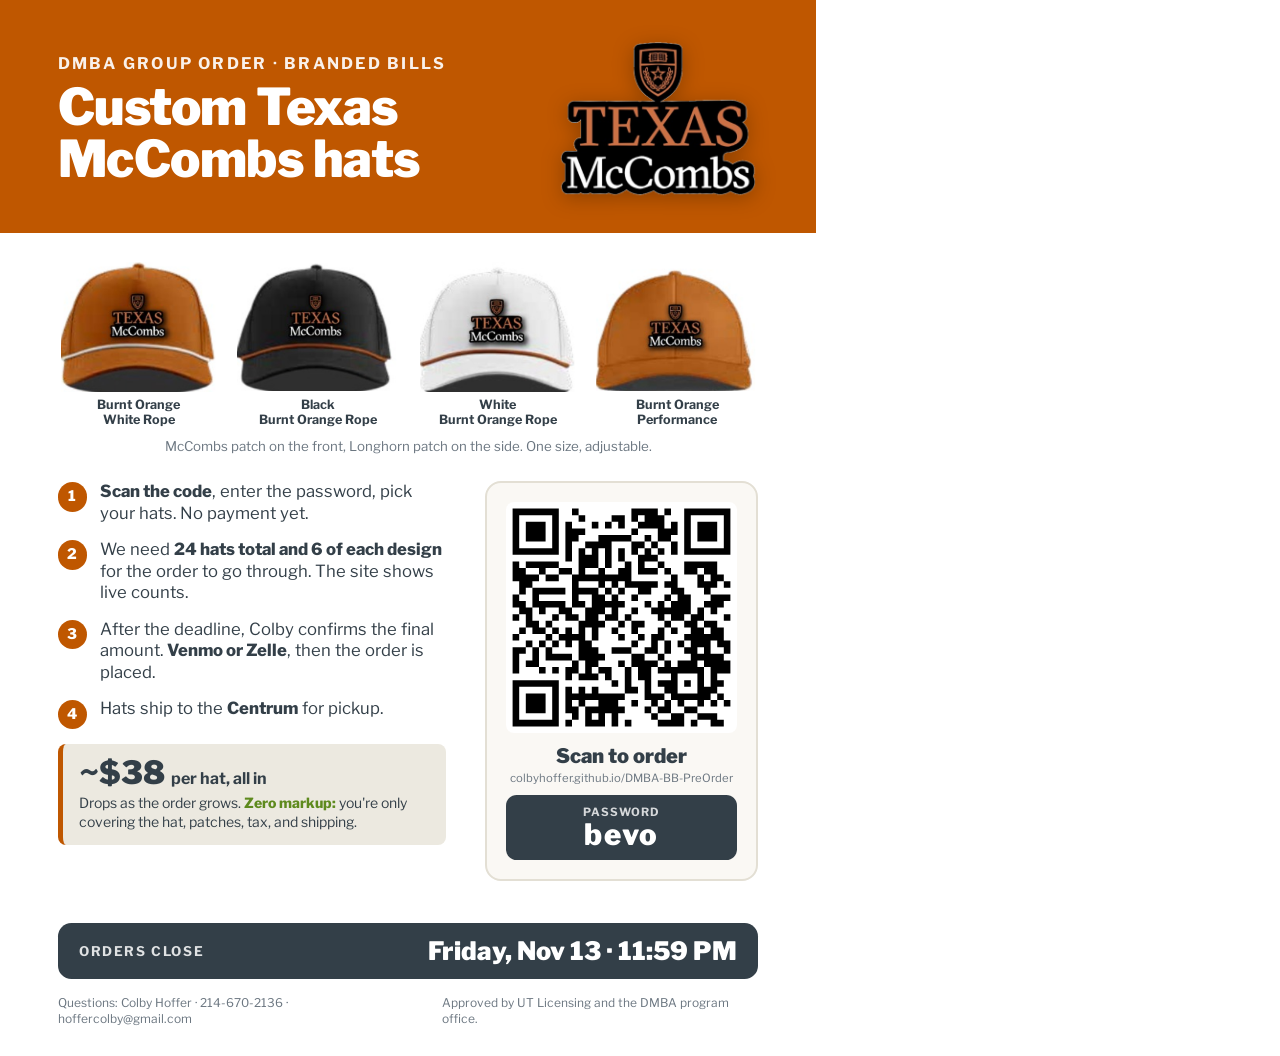
==== flyer/flyer.html @ 7e2a6f83 "Add printable announcement flyer with QR code Co-Authored-By: Claude Fable 5.1 <noreply@anthropic.co" ====
<!doctype html>
<html lang="en">
<head>
<meta charset="utf-8">
<title>McCombs Hat Order Flyer</title>
<link href="https://fonts.googleapis.com/css2?family=Libre+Franklin:wght@500;700;800;900&display=swap" rel="stylesheet">
<style>
  @page { size: letter; margin: 0; }
  :root {
    --orange: #BF5700; --orange-dark: #A34A00; --charcoal: #333F48; --cream: #FAF8F4;
    --limestone: #ECE9E0; --green: #5E8A1E; --border: #E3DFD4;
  }
  * { box-sizing: border-box; }
  html, body { margin: 0; padding: 0; }
  body { font-family: 'Libre Franklin', Helvetica, Arial, sans-serif; color: var(--charcoal); background: #fff; -webkit-print-color-adjust: exact; print-color-adjust: exact; }
  .page { width: 8.5in; height: 11in; position: relative; overflow: hidden; display: flex; flex-direction: column; }

  .band { background: var(--orange); color: #fff; padding: 0.42in 0.6in 0.36in; display: flex; align-items: center; justify-content: space-between; gap: 0.3in; }
  .band .kicker { text-transform: uppercase; letter-spacing: 0.14em; font-weight: 700; font-size: 12pt; opacity: 0.92; margin: 0 0 6pt; }
  .band h1 { margin: 0; font-size: 38pt; line-height: 1.02; font-weight: 900; letter-spacing: -0.01em; }
  .band .logo { width: 2.1in; flex-shrink: 0; filter: drop-shadow(0 4px 10px rgba(0,0,0,0.25)); }

  .hats { display: grid; grid-template-columns: repeat(4, 1fr); gap: 0.18in; padding: 0.3in 0.6in 0; }
  .hat { text-align: center; }
  .hat img { width: 100%; height: 1.35in; object-fit: contain; display: block; }
  .hat span { display: block; font-size: 9.5pt; font-weight: 700; margin-top: 4pt; line-height: 1.2; }
  .hats-note { text-align: center; font-size: 10pt; color: #6B7680; margin: 8pt 0.6in 0; }

  .body { display: grid; grid-template-columns: 1fr 2.85in; gap: 0.4in; padding: 0.28in 0.6in 0; flex: 1; align-items: start; }
  .facts { list-style: none; margin: 0; padding: 0; }
  .facts li { display: flex; gap: 10pt; align-items: flex-start; margin-bottom: 11pt; font-size: 12.5pt; line-height: 1.3; }
  .facts .n { flex-shrink: 0; width: 22pt; height: 22pt; border-radius: 50%; background: var(--orange); color: #fff; font-weight: 800; font-size: 11pt; display: grid; place-items: center; margin-top: 1pt; }
  .facts strong { font-weight: 800; }
  .price { margin-top: 6pt; background: var(--limestone); border-left: 5px solid var(--orange); border-radius: 6pt; padding: 10pt 12pt; }
  .price .big { font-size: 24pt; font-weight: 900; line-height: 1; }
  .price .big small { font-size: 12pt; font-weight: 700; }
  .price p { margin: 4pt 0 0; font-size: 10.5pt; line-height: 1.35; }
  .price .zero { color: var(--green); font-weight: 800; }

  .qr-box { background: var(--cream); border: 2px solid var(--border); border-radius: 12pt; padding: 0.2in; text-align: center; }
  .qr-box img { width: 100%; display: block; background: #fff; border-radius: 6pt; }
  .qr-box .scan { font-weight: 900; font-size: 15pt; margin: 8pt 0 2pt; }
  .qr-box .url { font-size: 8.5pt; color: #6B7680; word-break: break-all; margin: 0 0 8pt; }
  .pw { background: var(--charcoal); color: #fff; border-radius: 8pt; padding: 7pt 10pt; }
  .pw .lbl { font-size: 8.5pt; text-transform: uppercase; letter-spacing: 0.1em; font-weight: 700; opacity: 0.8; }
  .pw .val { font-size: 22pt; font-weight: 900; letter-spacing: 0.06em; line-height: 1.1; }

  .deadline { margin: 0.22in 0.6in 0; background: var(--charcoal); color: #fff; border-radius: 10pt; padding: 10pt 16pt; display: flex; justify-content: space-between; align-items: center; }
  .deadline .lbl { text-transform: uppercase; letter-spacing: 0.12em; font-weight: 700; font-size: 10pt; opacity: 0.85; }
  .deadline .val { font-size: 19pt; font-weight: 900; }
  .foot { margin: 0.16in 0.6in 0.3in; font-size: 9pt; color: #6B7680; display: flex; justify-content: space-between; gap: 0.3in; line-height: 1.35; }
</style>
</head>
<body>
<div class="page">
  <div class="band">
    <div>
      <p class="kicker">DMBA group order · Branded Bills</p>
      <h1>Custom Texas McCombs hats</h1>
    </div>
    <img class="logo" src="../images/logo.png" alt="Texas McCombs patch">
  </div>

  <div class="hats">
    <div class="hat"><img src="../images/design-a.png" alt=""><span>Burnt Orange<br>White Rope</span></div>
    <div class="hat"><img src="../images/design-b.png" alt=""><span>Black<br>Burnt Orange Rope</span></div>
    <div class="hat"><img src="../images/design-c.png" alt=""><span>White<br>Burnt Orange Rope</span></div>
    <div class="hat"><img src="../images/design-d.png" alt=""><span>Burnt Orange<br>Performance</span></div>
  </div>
  <p class="hats-note">McCombs patch on the front, Longhorn patch on the side. One size, adjustable.</p>

  <div class="body">
    <div>
      <ul class="facts">
        <li><span class="n">1</span><span><strong>Scan the code</strong>, enter the password, pick your hats. No payment yet.</span></li>
        <li><span class="n">2</span><span>We need <strong>24 hats total and 6 of each design</strong> for the order to go through. The site shows live counts.</span></li>
        <li><span class="n">3</span><span>After the deadline, Colby confirms the final amount. <strong>Venmo or Zelle</strong>, then the order is placed.</span></li>
        <li><span class="n">4</span><span>Hats ship to the <strong>Centrum</strong> for pickup.</span></li>
      </ul>
      <div class="price">
        <div class="big">~$38 <small>per hat, all in</small></div>
        <p>Drops as the order grows. <span class="zero">Zero markup:</span> you're only covering the hat, patches, tax, and shipping.</p>
      </div>
    </div>
    <div class="qr-box">
      <img src="qr.svg" alt="QR code to the order site">
      <div class="scan">Scan to order</div>
      <p class="url">colbyhoffer.github.io/DMBA-BB-PreOrder</p>
      <div class="pw"><div class="lbl">Password</div><div class="val">bevo</div></div>
    </div>
  </div>

  <div class="deadline">
    <span class="lbl">Orders close</span>
    <span class="val">Friday, Nov 13 · 11:59 PM</span>
  </div>
  <div class="foot">
    <span>Questions: Colby Hoffer · 214-670-2136 · hoffercolby@gmail.com</span>
    <span>Approved by UT Licensing and the DMBA program office.</span>
  </div>
</div>
</body>
</html>
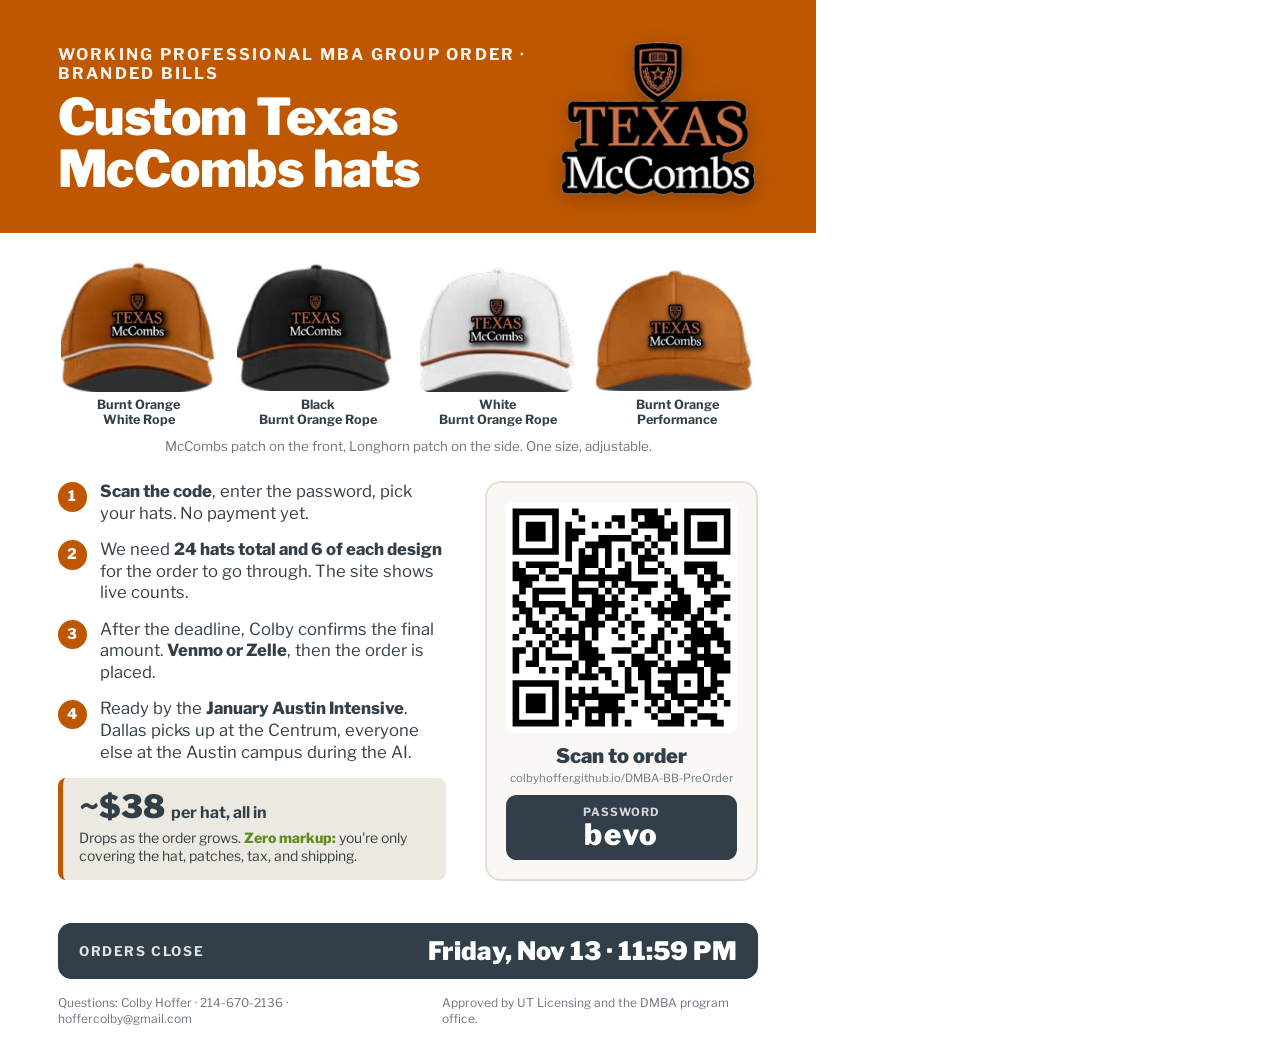
==== commit 63e41982: "Update pickup plan and program name Hats ready by the January Austin Intensive. Dallas picks up at t" ====
--- a/flyer/flyer.html
+++ b/flyer/flyer.html
@@ -55,7 +55,7 @@
 <div class="page">
   <div class="band">
     <div>
-      <p class="kicker">DMBA group order · Branded Bills</p>
+      <p class="kicker">Working Professional MBA group order · Branded Bills</p>
       <h1>Custom Texas McCombs hats</h1>
     </div>
     <img class="logo" src="../images/logo.png" alt="Texas McCombs patch">
@@ -75,7 +75,7 @@
         <li><span class="n">1</span><span><strong>Scan the code</strong>, enter the password, pick your hats. No payment yet.</span></li>
         <li><span class="n">2</span><span>We need <strong>24 hats total and 6 of each design</strong> for the order to go through. The site shows live counts.</span></li>
         <li><span class="n">3</span><span>After the deadline, Colby confirms the final amount. <strong>Venmo or Zelle</strong>, then the order is placed.</span></li>
-        <li><span class="n">4</span><span>Hats ship to the <strong>Centrum</strong> for pickup.</span></li>
+        <li><span class="n">4</span><span>Ready by the <strong>January Austin Intensive</strong>. Dallas picks up at the Centrum, everyone else at the Austin campus during the AI.</span></li>
       </ul>
       <div class="price">
         <div class="big">~$38 <small>per hat, all in</small></div>
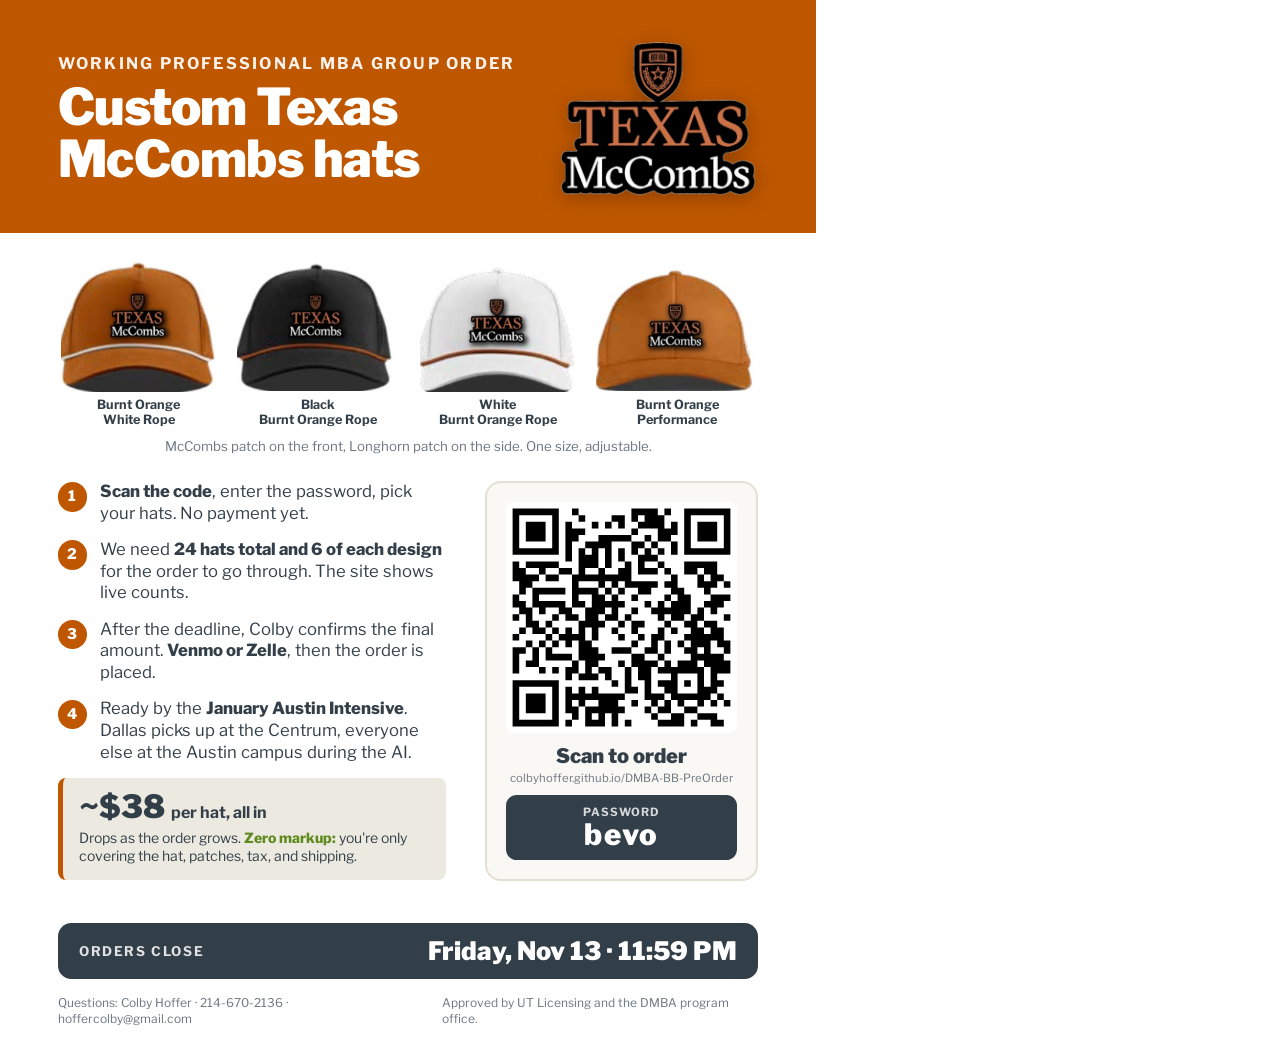
==== commit c3c90d7a: "Shorten flyer header line Co-Authored-By: Claude Fable 5.1 <noreply@anthropic.com> Claude-Session: h" ====
--- a/flyer/flyer.html
+++ b/flyer/flyer.html
@@ -55,7 +55,7 @@
 <div class="page">
   <div class="band">
     <div>
-      <p class="kicker">Working Professional MBA group order · Branded Bills</p>
+      <p class="kicker">Working Professional MBA group order</p>
       <h1>Custom Texas McCombs hats</h1>
     </div>
     <img class="logo" src="../images/logo.png" alt="Texas McCombs patch">
